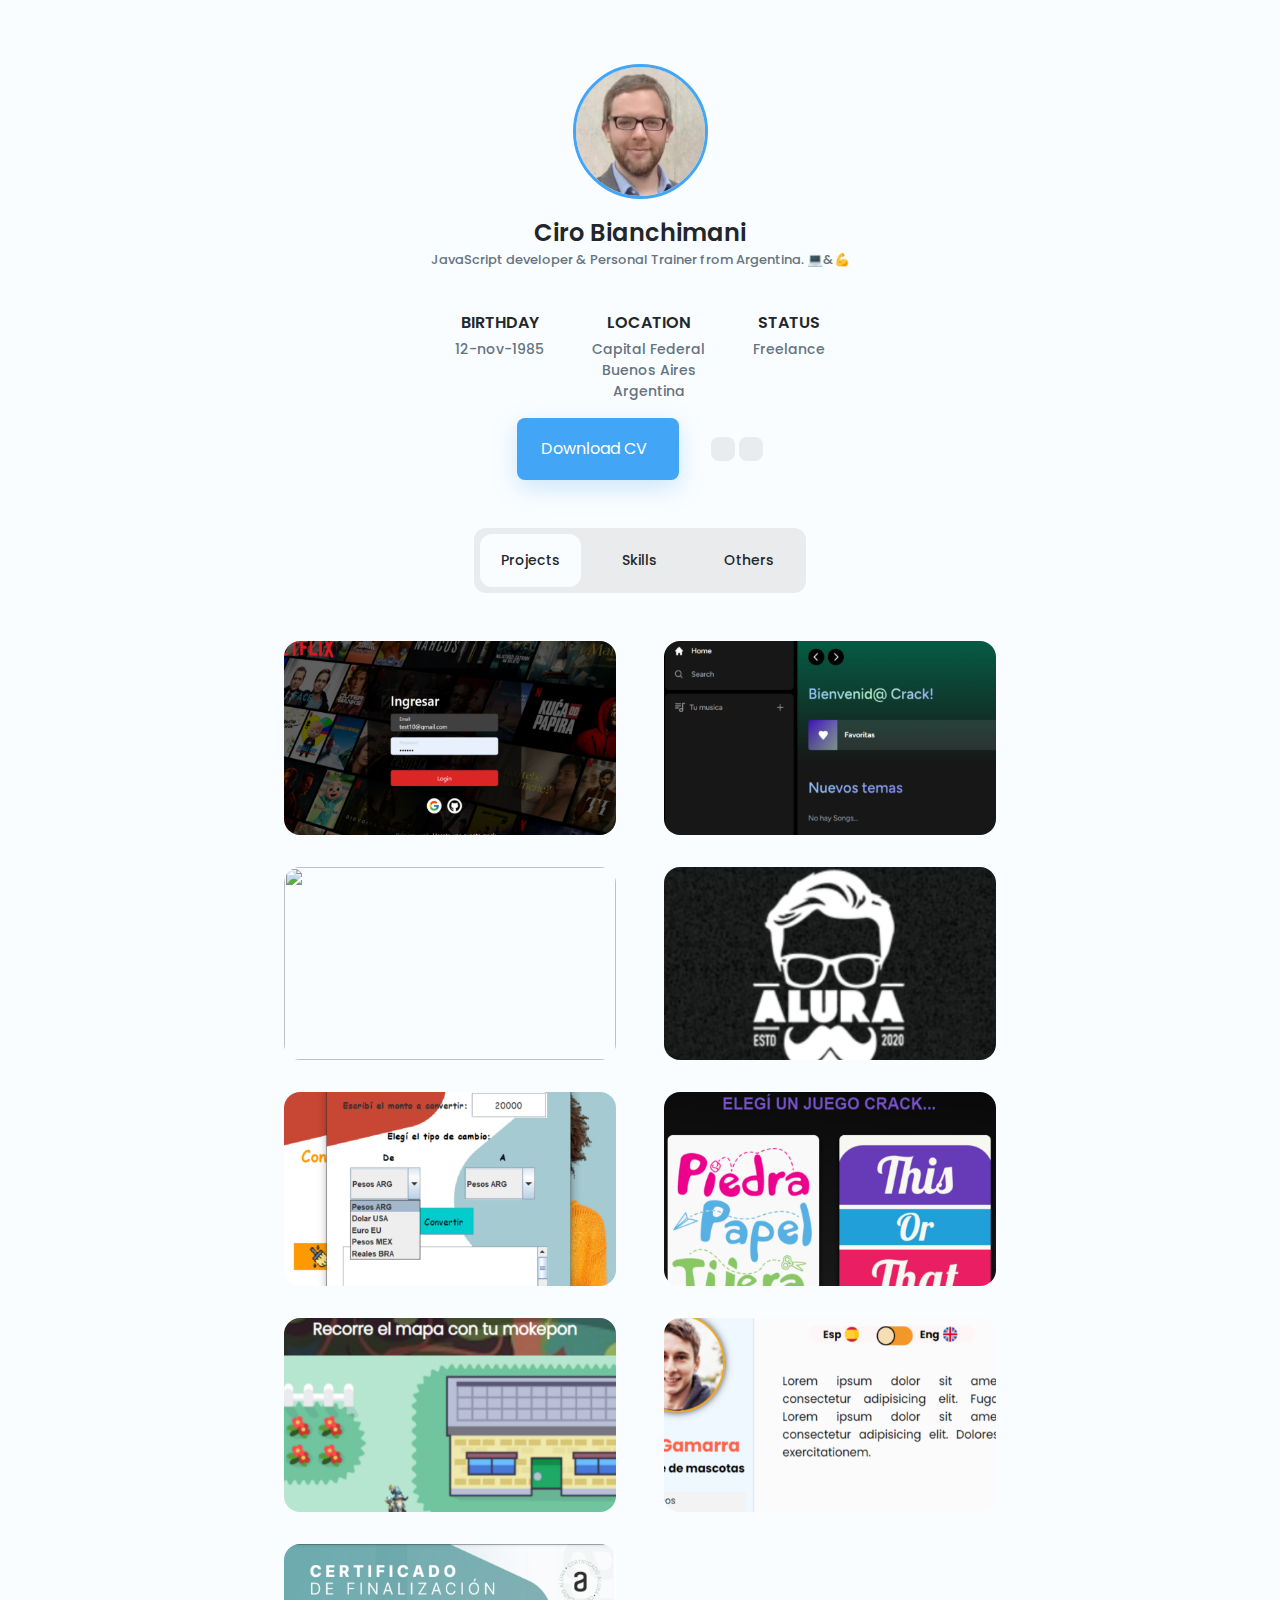
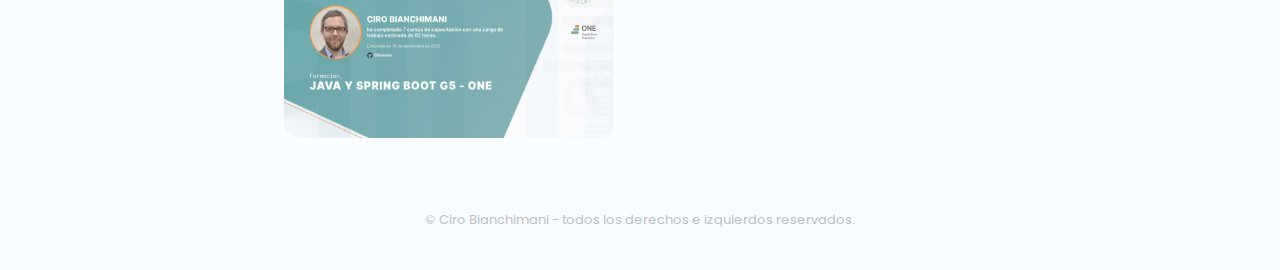
==== index.html @ 287920be "primer commit" ====
<!DOCTYPE html>
<html lang="en">

<head>
  <meta charset="UTF-8">
  <meta name="viewport" content="width=device-width, initial-scale=1.0">
  <title>Portfolio Ciro</title>
  <!--=============== FAVICON ===============-->
  <link rel="apple-touch-icon" sizes="180x180" href="assets/pwa/apple-touch-icon.png">
  <link rel="icon" type="image/png" sizes="32x32" href="assets/pwa/favicon-32x32.png">
  <link rel="icon" type="image/png" sizes="16x16" href="assets/pwa/favicon-16x16.png">
  <link rel="manifest" href="assets/pwa/site.webmanifest">
  <!--=============== REMIX ICONS ===============-->
  <link href="https://cdn.jsdelivr.net/npm/remixicon@2.5.0/fonts/remixicon.css" rel="stylesheet">
  <!--=============== CSS ===============-->
  <link rel="stylesheet" href="styles.css">

</head>

<body>
  <!--=============== HEADER ===============-->
  <header class="profile container">
    <div class="start_options">

  
              
    <!-- Theme button -->
    <i class="ri-moon-line change-theme" id="theme-button"></i>
    
  </div>
    <div class="profile__container grid">
      <div class="profile__data">
        <div class="profile__border">
          <div class="profile__perfil">
            <img src="assets/Diseño sin título.png" alt="">
          </div>
        </div>

        <h2 class="profile__name">Ciro Bianchimani</h2>
        <h3 class="profile__profession">JavaScript developer & Personal Trainer from Argentina. 💻&💪</h3>

        <ul class="profile__social">
          <a href="https://www.instagram.com/profecirob/" target="_blank" class="profile__social-link">
            <i class="ri-instagram-line"></i>
          </a>
          <a href="https://www.linkedin.com/in/cirobianchimani/" target="_blank" class="profile__social-link">
            <i class="ri-linkedin-box-line"></i>
          </a>
          <a href="https://github.com/Cbianchc" target="_blank" class="profile__social-link">
            <i class="ri-github-line"></i>
          </a>
        </ul>
      </div>

      

      <div class="profile__info grid">
        <div class="profile__info-group">
          <h3 class="profile__info-number">BIRTHDAY</h3>
          <p class="profile__info-description">
            12-nov-1985
          </p>
        </div>
        <div class="profile__info-group">
          <h3 class="profile__info-number">LOCATION</h3>
          <p class="profile__info-description">
            Capital Federal <br> Buenos Aires <br> Argentina
          </p>
        </div>
        <div class="profile__info-group">
          <h3 class="profile__info-number">STATUS</h3>
          <p class="profile__info-description">Freelance</p>
        </div>
      </div>

      <!--                              traductor     -->
      <!-- <div class="profile__buttons">
        <div class="traductor">
          <span class="idiomas-banderita">Esp 
            <img class="banderita" src="./assets/banderas/espana.png" alt="esp">
          </span>
        
          <input type="checkbox" class="traducir-cv">
    
          <span class="idiomas-banderita">Eng
            <img class="banderita" src="./assets/banderas/reino-unido.png" alt="eng">
          </span>
        </div>
      </div> -->

      <div class="profile__buttons">
        <a download="" href="assets/Ciro CV 2024.pdf" class="button">
          Download CV <i class="ri-download-line"></i>
        </a>

        <div class="profile__buttons-small">
          <!-- Insert a real number plus country code -->
          <a href="https://api.whatsapp.com/send?phone=5491165026238&text=Hi, you're great!" target="_blank" class="button button__small button__gray">
            <i class="ri-whatsapp-line"></i>
          </a>
          <!-- Insert your brand name or profile -->
          <a href="mailto:bianchimaniciroe@gmail.com" target="_blank" class="button button__small button__gray">
            <i class="ri-mail-line"></i>
          </a>
        </div>
      </div>
    </div>
  </header>

  <!--=============== MAIN ===============-->
  <main class="main">
    <section class="filters container">
      <!--=============== FILTERS TABS ===============-->
      <ul class="filters__content">
        <button class="filters__button filter-tab-active" data-target="#projects">
          Projects
        </button>
        <button class="filters__button" data-target="#skills">
          Skills
        </button>
        <button class="filters__button " data-target="#others">
          Others
        </button>
      </ul>

      <div class="filters__sections">
        <!--=============== PROJECTS ===============-->
        <div class="projects__content grid filters__active" data-content id="projects">
          <article id="entrenaflix" class="projects__card">
            <img src="assets/proyects/netfimgrect.png" alt="" class="projects__img">

            <div class="projects__modal">
              <div>
                <span class="projects__subtitle">Next.js +TypeScript + Tailwind + MongoDB + Prisma</span>
                <span class="projects__subtitle">
                  <br>USER: test@gmail.com <br> PAS: 123456
                </span>
                <h3 class="projects__title">Netflix Clone for fitness</h3>
                <a title="ver deploy" 
                   href="https://entrenaflix01.vercel.app/" 
                   target="_blank"
                   class="projects__button button button__small">
                  <i  class="ri-macbook-line"></i>
                </a>
                <a title="ver codigo" 
                   href="https://github.com/Cbianchc/entrenaflix01" 
                   target="_blank"
                   class="projects__button button button__small">
                  <i  class="ri-github-line"></i>
                </a>
              </div>
            </div>
          </article>

          <article id="Spotify" class="projects__card">
            <img src="assets/proyects/cloneSpotifimgrect.png" alt="" class="projects__img">

            <div class="projects__modal">
              <div>
                <span class="projects__subtitle">Next.js + typescript + tailwind + Supabase + PostgreSQL</span>
                <span class="projects__subtitle">
                  <br>USER: prueba@gmail.com <br> PAS: 123456
                </span>
                <h3 class="projects__title">Clon Spotify</h3>
                <a title="ver deploy" 
                   href="https://spotify-clone-mxdchs2bg-cbianchc.vercel.app/" 
                   target="_blank"
                   class="projects__button button button__small">
                  <i  class="ri-macbook-line"></i>
                </a>
                <a title="ver codigo" 
                   href="https://github.com/Cbianchc/spotify-clone" 
                   target="_blank"
                   class="projects__button button button__small">
                  <i  class="ri-github-line"></i>
                </a>
              </div>
            </div>
          </article>

          <article id="Movie_review_api" class="projects__card">
            <img src="https://github.com/Cbianchc/Movie_review_api/raw/main/frontend/public/java_react_api1.png" alt="" class="projects__img">

            <div class="projects__modal">
              <div>
                <span class="projects__subtitle">
                  Java - SpringBoot - Lombok - MongoDB - React.js - Material-UI - Bootstrap - Axios              </span>
                <span class="projects__subtitle">
                </span>
                <h3 class="projects__title">Movie Review</h3>
                <a title="ver codigo" 
                   href="https://github.com/Cbianchc/Movie_review_api" 
                   target="_blank"
                   class="projects__button button button__small">
                  <i  class="ri-github-line"></i>
                </a>
              </div>
            </div>
          </article>

          <article id="barberia-alura" class="projects__card">
            <!-- (Ex: 600 x 400, 1000 x 800, 1200 x 1000, etc) -->
            <img src="assets/proyects/aluraimgrect.jpg" alt="" class="projects__img">

            <div class="projects__modal">
              <div>
                <span class="projects__subtitle">Alura Latam</span>
                <h3 class="projects__title">Proyecyo final - Barberia Alura</h3>
                <a title="ver deploy" 
                   href="https://barberia-alura-proyecto-final.netlify.app/" 
                   target="_blank" 
                   class="projects__button button button__small">
                  <i class="ri-macbook-line"></i>
                </a>
                <!-- <a title="ver deploy" 
                   href="https://barberia-alura-proyecto-final.netlify.app/" 
                   target="_blank"
                   class="projects__button button button__small">
                  <i  class="ri-github-fill"></i>
                </a> -->
              </div>
            </div>
          </article>

          <article id="divisas-java" class="projects__card">
            <img src="assets/proyects/calcjavaimg.png" alt="" class="projects__img">

            <div class="projects__modal">
              <div>
                <span class="projects__subtitle">Oracle Next Education</span>
                <h3 class="projects__title">Convertidor de divisas</h3>
                <a title="ver deploy" 
                   href="https://github.com/Cbianchc/conversorMedio" 
                   target="_blank"
                   class="projects__button button button__small">
                  <i  class="ri-github-fill"></i>
                </a>
                <a title="ver video" 
                   href="https://youtu.be/_6uVslY4Uo4" 
                   target="_blank"
                   class="projects__button button button__small">
                  <i  class="ri-youtube-line"></i>
                </a>
              </div>
            </div>
          </article>

          <article id="app-juegos" class="projects__card">
            <img src="assets/proyects/juegos1rectimg.png" alt="" class="projects__img">

            <div class="projects__modal">
              <div>
                <span class="projects__subtitle">Vite.JS + Firebase</span>
                <h3 class="projects__title">Fitness Games</h3>
                <a title="ver deploy" 
                   href="https://entrenapp.vercel.app/" 
                   target="_blank"
                   class="projects__button button button__small">
                  <i  class="ri-macbook-line"></i>
                </a>
                <a title="ver codigo" 
                   href="https://github.com/Cbianchc/Entrenapp" 
                   target="_blank"
                   class="projects__button button button__small">
                  <i  class="ri-github-line"></i>
                </a>
              </div>
            </div>
          </article>

          <article id="platzi-final" class="projects__card">
            <img src="assets/proyects/platzimgrect.png" alt="" class="projects__img">

            <div class="projects__modal">
              <div>
                <span class="projects__subtitle">Juego con JavaScript</span>
                <h3 class="projects__title">Proyecto final Platzi - Full stack</h3>
                <a title="ver deploy" 
                   href="https://mokeponcanvas.netlify.app/" 
                   target="_blank"
                   class="projects__button button button__small">
                  <i  class="ri-macbook-line"></i>
                </a>
              </div>
            </div>
          </article>

          <article id="ticmas-frontend" class="projects__card">
            <img src="assets/proyects/ticmasimgrect.png" alt="" class="projects__img">

            <div class="projects__modal">
              <div>
                <span class="projects__subtitle">web CV con HTML CSS JS</span>
                <h3 class="projects__title">Proyecto final Ticmas - Desarrollo frontend basico</h3>
                <a title="ver deploy" 
                   href="https://cv-ticmas-checkbox-3.netlify.app/" 
                   target="_blank"
                   class="projects__button button button__small">
                  <i  class="ri-macbook-line"></i>
                </a>
                <a title="ver codigo" 
                   href="https://github.com/Cbianchc/ticmascv-final" 
                   target="_blank"
                   class="projects__button button button__small">
                  <i  class="ri-github-line"></i>
                </a>
              </div>
            </div>
          </article>
          
          <article id="clinica-alura" class="projects__card">
            <img src="/assets/proyects/alurabackcertificado.png" alt="" class="projects__img">

            <div class="projects__modal">
              <div>
                <span class="projects__subtitle">API rest - Mysql + Java17 + Spring Security 6 + Token JWT + Lombok + h2database + hibernate + postman</span>
                <h3 class="projects__title">Alura Latam JAVA Back end</h3> 
                <a title="ver codigo" 
                   href="https://github.com/Cbianchc/Spring3_Clinica_Alura" 
                   target="_blank"
                   class="projects__button button button__small">
                  <i  class="ri-github-line"></i>
                </a>
              </div>
            </div>
          </article>
          <!-- Agregar mas proyectos -->
          


        </div>

        <!--=============== SKILLS ===============-->
        <div class="skills__content grid" data-content id="skills">
          <div class="skills__area">
            <h3 class="skills__title">Frontend</h3>

            <div class="skills__box">
              <div class="skills__group">
                <div class="skills__data">
                  <i class="ri-checkbox-circle-line"></i>

                  <div>
                    <img src="https://cdn.jsdelivr.net/gh/devicons/devicon/icons/html5/html5-original.svg" width="25px" alt="html5 logo"  />
                    <img src="https://cdn.jsdelivr.net/gh/devicons/devicon/icons/css3/css3-original.svg" width="25px" alt="css3 logo"  />
                    <img src="https://cdn.jsdelivr.net/gh/devicons/devicon/icons/javascript/javascript-original.svg" width="25px" alt="javascript logo"  />

                    <h4 class="skills__name">HTML5 CSS3 JavaScript</h4>
                    <span class="skills__level">Advance</span>
                  </div>
                </div>

                <div class="skills__data">
                  <i class="ri-checkbox-circle-line"></i>

                  <div>
                    <img src="https://cdn.jsdelivr.net/gh/devicons/devicon/icons/react/react-original.svg" width="25px" alt="react logo"  />
                    <img src="https://cdn.jsdelivr.net/gh/devicons/devicon/icons/nextjs/nextjs-original.svg" width="25px" alt="nextjs logo"  />
                    <img src="https://cdn.jsdelivr.net/gh/devicons/devicon/icons/angularjs/angularjs-original.svg" width="25px" alt="angularjs logo"  />

                    <h3 class="skills__name">Framewoks & libs</h3>
                    <span class="skills__level">Intermediate</span>
                  </div>
                </div>

                <div class="skills__data">
                  <i class="ri-checkbox-circle-line"></i>
                  <div>

                    <img src="https://cdn.jsdelivr.net/gh/devicons/devicon/icons/bootstrap/bootstrap-original.svg" width="25px" alt="bootstrap logo"  />
                    <img src="https://cdn.jsdelivr.net/gh/devicons/devicon/icons/materialui/materialui-original.svg" width="25px" alt="materialui logo"  />
                    <img src="https://cdn.jsdelivr.net/gh/devicons/devicon/icons/tailwindcss/tailwindcss-original-wordmark.svg" width="25px" alt="tailwindcss logo"  />
                    <h3 class="skills__name">Styles & Components</h3>
                    <span class="skills__level">Intermediate</span>
                  </div>
                </div>
              </div>

              <div class="skills__group">
                <div class="skills__data">
                  <i class="ri-checkbox-circle-line"></i>

                  <div>
                    <img src="https://cdn.jsdelivr.net/gh/devicons/devicon/icons/github/github-original.svg" width="25px" alt="github logo"  />
                    <img src="https://cdn.jsdelivr.net/gh/devicons/devicon/icons/git/git-original.svg" width="25px" alt="git logo"  />
                    <h3 class="skills__name">Git & GitHub</h3>
                    <span class="skills__level">Basic</span>
                  </div>
                </div>

                <div class="skills__data">
                  <i class="ri-checkbox-circle-line"></i>

                  <div>
                    <img src="https://cdn.jsdelivr.net/gh/devicons/devicon/icons/photoshop/photoshop-plain.svg" width="25px" alt="photoshop logo"  />
                    <img src="https://cdn.jsdelivr.net/gh/devicons/devicon/icons/canva/canva-original.svg" width="25px" alt="canva logo"  />
                    <img src="https://cdn.jsdelivr.net/gh/devicons/devicon/icons/figma/figma-original.svg" width="25px" alt="figma logo"  />
                    <img src="https://cdn.jsdelivr.net/gh/devicons/devicon/icons/trello/trello-plain.svg" width="25px" alt="trello logo"  />
                    <h3 class="skills__name">Ph Canva Figma Trello</h3>
                    <span class="skills__level">Intermediate</span>
                  </div>
                </div>
              </div>
              
            </div>
          </div>

          <div class="skills__area">
            <h3 class="skills__title">Backend</h3>

            <div class="skills__box">
              <div class="skills__group">
                <div class="skills__data">
                  <i class="ri-checkbox-circle-line"></i>

                  <div>
                    <img src="https://cdn.jsdelivr.net/gh/devicons/devicon/icons/npm/npm-original-wordmark.svg" width="25px" alt="npm logo"  />
                    <img src="https://cdn.jsdelivr.net/gh/devicons/devicon/icons/nodejs/nodejs-original.svg" width="25px" alt="nodejs logo"  />
                    <h3 class="skills__name">Node.js & npm</h3>
                    <span class="skills__level">Intermediate</span>
                  </div>
                </div>

                <div class="skills__data">
                  <i class="ri-checkbox-circle-line"></i>

                  <div>
                    <img src="https://cdn.jsdelivr.net/gh/devicons/devicon/icons/mysql/mysql-original.svg" width="25px" alt="mysql logo"  />
                    <img src="https://cdn.jsdelivr.net/gh/devicons/devicon/icons/postgresql/postgresql-original.svg" width="25px" alt="postgresql logo"  />
                    <img src="https://cdn.jsdelivr.net/gh/devicons/devicon/icons/sqlite/sqlite-original.svg" width="25px" alt="sqlite logo"  />
                    <h3 class="skills__name">MySQL - Postgres - SQLite</h3>
                    <span class="skills__level">Basic</span>
                  </div>
                </div>

                <div class="skills__data">
                  <i class="ri-checkbox-circle-line"></i>

                  <div>
                    <img src="https://cdn.jsdelivr.net/gh/devicons/devicon/icons/firebase/firebase-plain.svg" width="25px" alt="firebase logo"  />

                    <h3 class="skills__name">Firebase</h3>
                    <span class="skills__level">Intermediate</span>
                  </div>
                </div>
              </div>

              <div class="skills__group">
                <div class="skills__data">
                  <i class="ri-checkbox-circle-line"></i>

                  <div>
                    <img src="https://cdn.jsdelivr.net/gh/devicons/devicon/icons/java/java-original.svg" width="25px" alt="java logo"  />
                    <img src="https://cdn.jsdelivr.net/gh/devicons/devicon/icons/spring/spring-original.svg" width="25px" alt="spring logo"  />
                    <img src="https://cdn.jsdelivr.net/gh/devicons/devicon/icons/tomcat/tomcat-original.svg" width="25px" alt="tomcat logo"  />

                    <h3 class="skills__name">Java - SpringBoot</h3>
                    <span class="skills__level">Basic</span>
                  </div>
                </div>

                <div class="skills__data">
                  <i class="ri-checkbox-circle-line"></i>

                  <div>
                    <img src="https://cdn.jsdelivr.net/gh/devicons/devicon/icons/mongodb/mongodb-original.svg" width="25px" alt="mongodb logo"  />
                    <h3 class="skills__name">MongoDB</h3>
                    <span class="skills__level">Intermediate</span>
                  </div>
                </div>
              </div>

            </div>
          </div>
        </div>

        <!--=============== OTHERS ===============-->
        <div class="skills__content grid" data-content id="others">
          <div class="skills__area">  
            <h3 class="skills__title">Code Related</h3>

            <div class="skills__box">
              <div class="skills__group">
                <div class="skills__data">
                  <i class="ri-checkbox-circle-line"></i>

                  <div>
                    <h3 class="skills__name">HTML - CSS - JS Basico</h3>
                    <span class="skills__level">Ticmas</span>
                  </div>
                </div>

                <div class="skills__data">
                  <i class="ri-checkbox-circle-line"></i>

                  <div>
                    <h3 class="skills__name">JavaScript fullStack</h3>
                    <span class="skills__level">Platzi</span>
                  </div>
                </div>

                <div class="skills__group">
                  <div class="skills__data">
                    <i class="ri-checkbox-circle-line"></i>
  
                    <div>
                      <h3 class="skills__name">Full Stack dev en Java y Spring Boot 3</h3>
                      <span class="skills__level">Alura Latam Oracle Next Aducation</span>
                    </div>
                  </div>

                <div class="skills__data">
                  <i class="ri-checkbox-circle-line"></i>

                  <div>
                    <h3 class="skills__name">Desarrollo de Aplicaciones Moviles - Kotlin</h3>
                    <span class="skills__level">Ticmas</span>
                  </div>
                </div>
              </div>

                <div class="skills__data">
                  <i class="ri-checkbox-circle-line"></i>

                  <div>
                    <h3 class="skills__name">Git & GitHub</h3>
                    <span class="skills__level">Alura Latam Oracle Next Aducation</span>
                  </div>
                </div>

                <div class="skills__data">
                  <i class="ri-checkbox-circle-line"></i>

                  <div>
                    <h3 class="skills__name">Programacion Orientada a Objetos</h3>
                    <span class="skills__level">Argentina Programa</span>
                  </div>
                </div>


              </div>
            </div>
          </div>

          <div class="skills__area">
            <h3 class="skills__title">Soft Skills</h3>

            <div class="skills__box">
              <div class="skills__group">
                <div class="skills__data">
                  <i class="ri-checkbox-circle-line"></i>

                  <div>
                    <h3 class="skills__name">BUSINESS AGILITY G5 - ONE</h3>
                    <span class="skills__level">Alura Latam - Oracle Next Education</span>
                  </div>
                </div>

                <div class="skills__data">
                  <i class="ri-checkbox-circle-line"></i>

                  <div>
                    <h3 class="skills__name">EMPRENDIMIENTO G5 - ONE</h3>
                    <span class="skills__level">Alura Latam - Oracle Next Education</span>
                  </div>
                </div>

                <div class="skills__data">
                  <i class="ri-checkbox-circle-line"></i>

                  <div>
                    <h3 class="skills__name">DESARROLLO PERSONAL G5 - ONE</h3>
                    <span class="skills__level">Alura Latam - Oracle Next Education</span>
                  </div>
                </div>

                <div class="skills__data">
                  <i class="ri-checkbox-circle-line"></i>

                  <div>
                    <h3 class="skills__name">Digitalizacion de empresas con herramientas de Google</h3>
                    <span class="skills__level">Google Activate</span>
                  </div>
                </div>

                <div class="skills__data">
                  <i class="ri-checkbox-circle-line"></i>

                  <div>
                    <h3 class="skills__name">Inglés nivel C1 Advanced - Certif.EF</h3>
                    <span class="skills__level">Certificado EF Europeo - Reading & Listening</span>
                    <span class="skills__level">Certificado CUI - Cert MCER</span>
                  </div>
                </div>

              </div>

            </div>
          </div>
        </div>
          
        </div>

      </div>
    </section>
  </main>

  <!--=============== FOOTER ===============-->
  <footer class="footer container">
    <span class="footer__copy">
      &#169; Ciro Bianchimani - todos los derechos e izquierdos reservados.
    </span>
  </footer>

  <!--=============== SCROLLREVEAL ===============-->
  <script src="https://unpkg.com/scrollreveal"></script>

  <!--=============== MAIN JS ===============-->
  <script src="main.js"></script>
</body>

</html>
---- styles.css ----
/*=============== GOOGLE FONTS ===============*/
@import url("https://fonts.googleapis.com/css2?family=Poppins:wght@400;500;600&display=swap");

/*=============== VARIABLES CSS ===============*/
:root {
  /*========== Colors ==========*/
  /*Color mode HSL(hue, saturation, lightness)*/
  /*
      Blue: hsl(207, 90%, 61%)
      Purple: hsl(250, 66%, 75%)
      Pink: hsl(356, 66%, 75%)
      Teal: hsl(174, 63%, 62%)
  */

  --hue: 207;
  --sat: 90%;
  --lig: 61%;
  --first-color: hsl(var(--hue), var(--sat), var(--lig));
  --first-color-alt: hsl(var(--hue), var(--sat), 57%);
  /* -4% */
  --title-color: hsl(var(--hue), 12%, 15%);
  --text-color: hsl(var(--hue), 12%, 45%);
  --text-color-light: hsl(var(--hue), 8%, 75%);
  --text-color-lighten: hsl(var(--hue), 8%, 92%);
  --body-color: hsl(var(--hue), 100%, 99%);
  --container-color: #fff;

  /*========== Font and typography ==========*/
  /*.5rem = 8px | 1rem = 16px ...*/
  --body-font: 'Poppins', sans-serif;
  --h2-font-size: 1.25rem;
  --h3-font-size: 1rem;
  --normal-font-size: .938rem;
  --small-font-size: .813rem;
  --smaller-font-size: .75rem;
}

@media screen and (min-width: 968px) {
  :root {
    --h2-font-size: 1.5rem;
    --h3-font-size: 1.25rem;
    --normal-font-size: 1rem;
    --small-font-size: .875rem;
    --smaller-font-size: .813rem;
  }
}

/*=============== BASE ===============*/
* {
  box-sizing: border-box;
  padding: 0;
  margin: 0;
  user-select: none;
}

body {
  font-family: var(--body-font);
  font-size: var(--normal-font-size);
  background-color: var(--body-color);
  color: var(--text-color);
  transition: .3s;
  /* For animation dark mode */
}

h1,
h2,
h3 {
  color: var(--title-color);
  font-weight: 600;
}

ul {
  list-style: none;
}

a {
  text-decoration: none;
}

img {
  max-width: 100%;
  height: auto;
}

/*=============== THEME ===============*/
.start_options {
  display: flex;
  
}
.change-theme {
  position: absolute;
  top: 1.5rem;
  right: 0;
  font-size: 1.25rem;
  color: var(--title-color);
  cursor: pointer;
  transition: .3s;
}

.change-theme:hover {
  color: var(--first-color);
}

/*========== Variables Dark theme ==========*/
body.dark-theme {
  --title-color: hsl(var(--hue), 12%, 95%);
  --text-color: hsl(var(--hue), 12%, 75%);
  --body-color: hsl(var(--hue), 40%, 8%);
  --container-color: hsl(var(--hue), 24%, 12%);
}


/*========== 
    Color changes in some parts of 
    the website, in light theme
==========*/
.dark-theme .button__gray {
  background-color: var(--container-color);
}

.dark-theme .button__gray:hover {
  background-color: hsl(var(--hue), 24%, 16%);
}

.dark-theme .filters__content {
  background-color: var(--container-color);
}

.dark-theme::-webkit-scrollbar {
  background-color: hsl(var(--hue), 8%, 16%);
}

.dark-theme::-webkit-scrollbar-thumb {
  background-color: hsl(var(--hue), 8%, 24%);
}

.dark-theme::-webkit-scrollbar-thumb:hover {
  background-color: hsl(var(--hue), 8%, 32%);
}

/*=============== REUSABLE CSS CLASSES ===============*/
.container {
  max-width: 968px;
  margin-left: 1.5rem;
  margin-right: 1.5rem;
  
}

.grid {
  display: grid;
  gap: 1.5rem;
}

/*=============== PROFILE ===============*/
.profile {
  position: relative;
  padding-top: 1rem;
}

.profile__container {
  row-gap: 1rem;
}

.profile__data {
  display: grid;
  text-align: center;
}

/*                                        incio del traductor  */
.traductor{
  display: flex;
  justify-content: center;
  background-color: transparent;
  border-radius: 10px;
  margin: 10px 0;
  transition: .3s;

}
.idiomas-banderita{
display: flex;
align-items: center;
margin: 0 10px;
font-size: smaller;
}

.banderita{
  height: 12px;
  width: 12px;
  margin: 0 5px;
}

.traducir-cv{
  position: relative;
  width: 30px;
  outline: none;
  appearance: none;
  border-radius: 25px;
}
.traducir-cv:before{
  content: '';
  position: absolute;
  width: 30px;
  height: 20px;
  background-color: #f39828;
  border-radius: 25px;
}
.traducir-cv:after{
  content: '';
  position: absolute;
  width: 20px;
  height: 20px;
  background: wheat;
  border-radius: 25px;
  transition: 0.23s;
  border: 2px solid black;
  box-sizing: border-box;
}
.traducir-cv:checked::after{
  left: 10px;
  border: 2px solid #229395;
}
.traducir-cv:checked:before{
  background: #4bf8fb;
}



.profile__perfil {
  width: 100px;
  height: 100px;
  background: linear-gradient(180deg,
      hsla(var(--hue), var(--sat), var(--lig), 1) 0%,
      hsla(var(--hue), var(--sat), var(--lig), .2) 100%);
  border-radius: 50%;
  overflow: hidden;
  display: flex;
  align-items: flex-end;
  justify-content: center;
}

.profile__perfil img {
    width: 100%;
    height: 100%;
    object-fit: cover;
}


.profile__border {
  border: 3.5px solid var(--first-color);
  justify-self: center;
  width: 115px;
  height: 115px;
  border-radius: 50%;
  display: grid;
  place-items: center;
  margin-bottom: .75rem;
}

.profile__name {
  font-size: var(--h2-font-size);
}

.profile__profession {
  font-size: var(--smaller-font-size);
  font-weight: 500;
  color: var(--text-color);
  margin-bottom: 1rem;
}

.profile__social {
  display: flex;
  justify-content: center;
  column-gap: .75rem;
}

.profile__social-link {
  font-size: 1.5rem;
  color: var(--title-color);
  transition: .3s;
}

.profile__social-link:hover {
  color: var(--first-color);
}

.profile__info {
  grid-template-columns: repeat(3, max-content);
  justify-content: center;
  column-gap: 2.5rem;
}

.profile__info-group {
  text-align: center;
}

.profile__info-number {
  font-size: var(--normal-font-size);
  margin-bottom: .25rem;
}

.profile__info-description {
  font-size: var(--smaller-font-size);
  font-weight: 500;
}

.profile__buttons,
.profile__buttons-small {
  display: flex;
  align-items: center;
  justify-content: center;
}

.profile__buttons {
  column-gap: 1rem;
}

.profile__buttons-small {
  column-gap: .25rem;
}

/*=============== BUTTONS ===============*/
.button {
  display: inline-flex;
  align-items: center;
  column-gap: .5rem;
  background-color: var(--first-color);
  color: #fff;
  padding: 1.15rem 1.5rem;
  border-radius: .5rem;
  transition: .3s;
  box-shadow: 0 8px 24px hsla(var(--hue), var(--sat), var(--lig), .25);
}

.button i {
  font-size: 1.25rem;
}

.button:hover {
  background-color: var(--first-color-alt);
}

.button__small {
  padding: .75rem;
  box-shadow: none;
}

.button__gray {
  background-color: var(--text-color-lighten);
  color: var(--title-color);
}

.button__gray:hover {
  background-color: var(--text-color-light);
}

/*=============== FILTERS TABS===============*/
.filters__content {
  margin: 2rem 0 2.5rem;
  background-color: var(--text-color-lighten);
  padding: .375rem;
  border-radius: .75rem;
  display: flex;
  justify-content: space-between;
  column-gap: .5rem;
}

.filters__button {
  width: 100%;
  border: none;
  outline: none;
  padding: 1rem;
  color: var(--title-color);
  font-size: var(--small-font-size);
  font-family: var(--body-font);
  font-weight: 500;
  border-radius: .75rem;
  cursor: pointer;
  background-color: transparent;
  transition: .3s;
}

.filters__button:hover {
  background-color: var(--body-color);
}

/*=============== PROJECTS ===============*/
.projects__card {
  position: relative;
  border-radius: 1rem;
  overflow: hidden;
}

.projects__card img {
  width: 100%;
  height: 100%;
}

.projects__modal {
  position: absolute;
  width: 100%;
  height: 100%;
  bottom: -100%;
  left: 0;
  background: linear-gradient(180deg,
      hsla(var(--hue), 24%, 40%, .3) 0%,
      hsla(var(--hue), 24%, 4%, 1) 95%);
  display: grid;
  align-items: flex-end;
  padding: 1.5rem 1.25rem;
  transition: .3s;
}

.projects__subtitle,
.projects__title {
  color: #fff;
}

.projects__subtitle {
  font-size: var(--smaller-font-size);
}

.projects__title {
  font-size: var(--h3-font-size);
  margin-bottom: .75rem;
}

.projects__button {
  padding: .5rem;
}

.projects__card:hover .projects__modal {
  bottom: 0;
}

/*=============== SKILLS ===============*/
.skills__content {
  row-gap: 3.5rem;
}

.skills__title {
  font-size: var(--h3-font-size);
  text-align: center;
  margin-bottom: 1.5rem;
}

.skills__box {
  display: flex;
  justify-content: center;
  column-gap: 3rem;
}

.skills__group {
  display: grid;
  align-content: flex-start;
  row-gap: 1rem;
  max-width: 350px;
}

.skills__data {
  display: flex;
  column-gap: .5rem;

}

.skills__data i {
  font-size: 1rem;
  color: var(--first-color);
}

.skills__name {
  font-size: var(--normal-font-size);
  font-weight: 500;
  line-height: 18px;
}

.skills__level {
  font-size: var(--smaller-font-size);
}

/* Hide and show projects & skills */
.filters [data-content] {
  display: none;
}

.filters__active[data-content] {
  display: grid;
}

/* Activate button filter */
.filter-tab-active {
  background-color: var(--body-color);
}

/*=============== FOOTER ===============*/
.footer__copy {
  display: block;
  margin: 2.5rem 0 2rem;
  text-align: center;
  font-size: var(--smaller-font-size);
  color: var(--text-color-light);
}

/*=============== SCROLL BAR ===============*/
::-webkit-scrollbar {
  width: .6rem;
  border-radius: .5rem;
  background-color: hsl(var(--hue), 8%, 66%);
}

::-webkit-scrollbar-thumb {
  background-color: hsl(var(--hue), 8%, 54%);
  border-radius: .5rem;
}

::-webkit-scrollbar-thumb:hover {
  background-color: hsl(var(--hue), 8%, 44%);
}

/*=============== BREAKPOINTS ===============*/
/* For small devices */
@media screen and (max-width: 320px) {
  .container {
    margin-left: 1rem;
    margin-right: 1rem;
  }

  .profile__info {
    column-gap: 1.5rem;
  }

  .profile__buttons {
    flex-direction: column;
    row-gap: 1rem;
  }

  .skills__box {
    column-gap: 1rem;
  }
}

/* For medium devices */
@media screen and (min-width: 576px) {
  .projects__content {
    grid-template-columns: 332px;
    justify-content: center;
  }

  .filters__content {
    width: 332px;
    margin: 3rem auto;
  }
}

@media screen and (min-width: 776px) {

  .projects__content,
  .skills__content {
    grid-template-columns: repeat(2, 332px);
  }

  .skills__content {
    justify-content: center;
    column-gap: 3rem;
  }
}

/* For large devices */
@media screen and (min-width: 992px) {
  .container {
    margin-left: auto;
    margin-right: auto;
  }


  .change-theme {
    top: 2.5rem;
    right: 2.5rem;
  }

  .profile {
    padding-top: 4rem;
  }

  .profile__border {
    width: 135px;
    height: 135px;
    margin-bottom: 1rem;
  }

  .profile__perfil {
    width: 100%;
    height: 100%;
  }


  .profile__profession {
    margin-bottom: 1.5rem;
    font-size: 1 rem;
  }

  .profile__info {
    column-gap: 3rem;
  }

  .profile__info-description {
    font-size: var(--small-font-size);
  }

  .profile__buttons {
    column-gap: 2rem;
  }

  .projects__content {
    gap: 2rem 3rem;
  }

  .projects__modal {
    padding: 1.5rem;
  }

  .skills__title {
    font-size: var(--normal-font-size);
    margin-bottom: 2.5rem;
  }

  .footer__copy {
    margin: 4.5rem 0 2.5rem;
  }
}
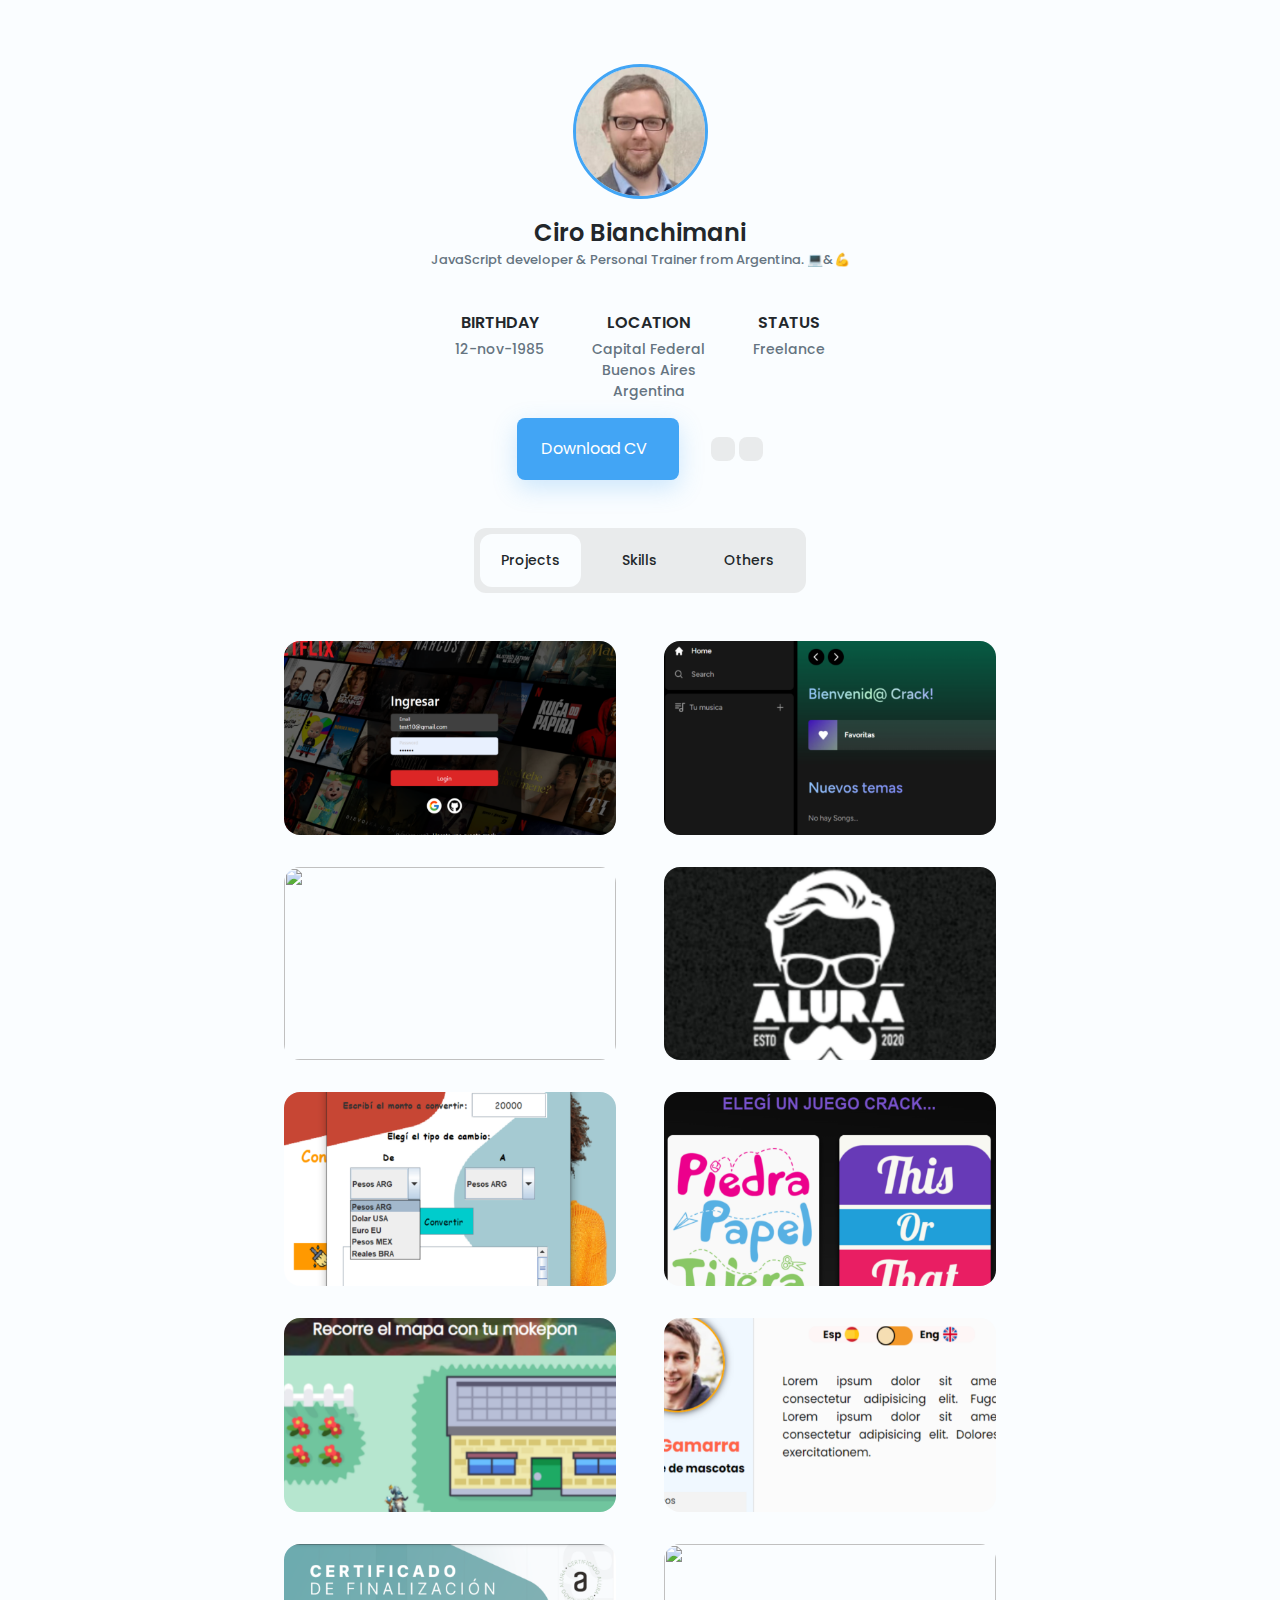
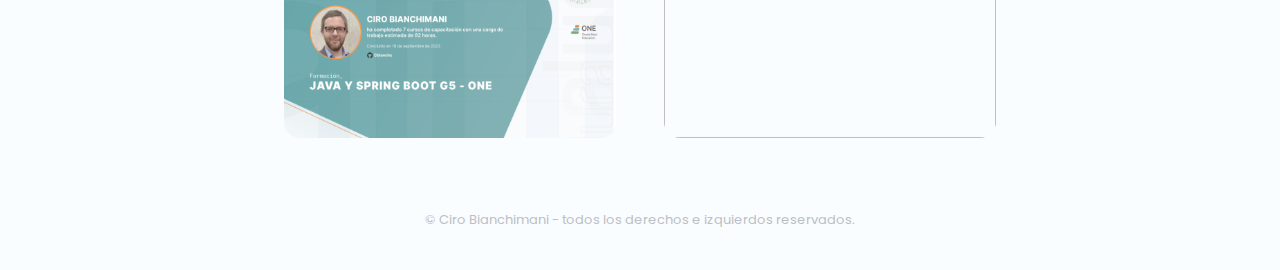
==== commit 4ce0f91a: "Nuevos proyectos" ====
--- a/index.html
+++ b/index.html
@@ -324,6 +324,25 @@
               </div>
             </div>
           </article>
+
+          <article id="entrenaflix" class="projects__card">
+            <img src="https://github.com/Cbianchc/challenge-pokemon-tipos/raw/main/frontend-pokemon/public/imagenes/imgPokemon.png" alt="" class="projects__img">
+
+            <div class="projects__modal">
+              <div>
+                <span class="projects__subtitle">Nest.js + TypeORM + SQLite + React.js + MaterialUI + Axios</span>
+                
+                <h3 class="projects__title">Challenge-Pokemon</h3>
+                
+                <a title="ver codigo" 
+                   href="https://github.com/Cbianchc/challenge-pokemon-tipos" 
+                   target="_blank"
+                   class="projects__button button button__small">
+                  <i  class="ri-github-line"></i>
+                </a>
+              </div>
+            </div>
+          </article>
           <!-- Agregar mas proyectos -->
           
 
